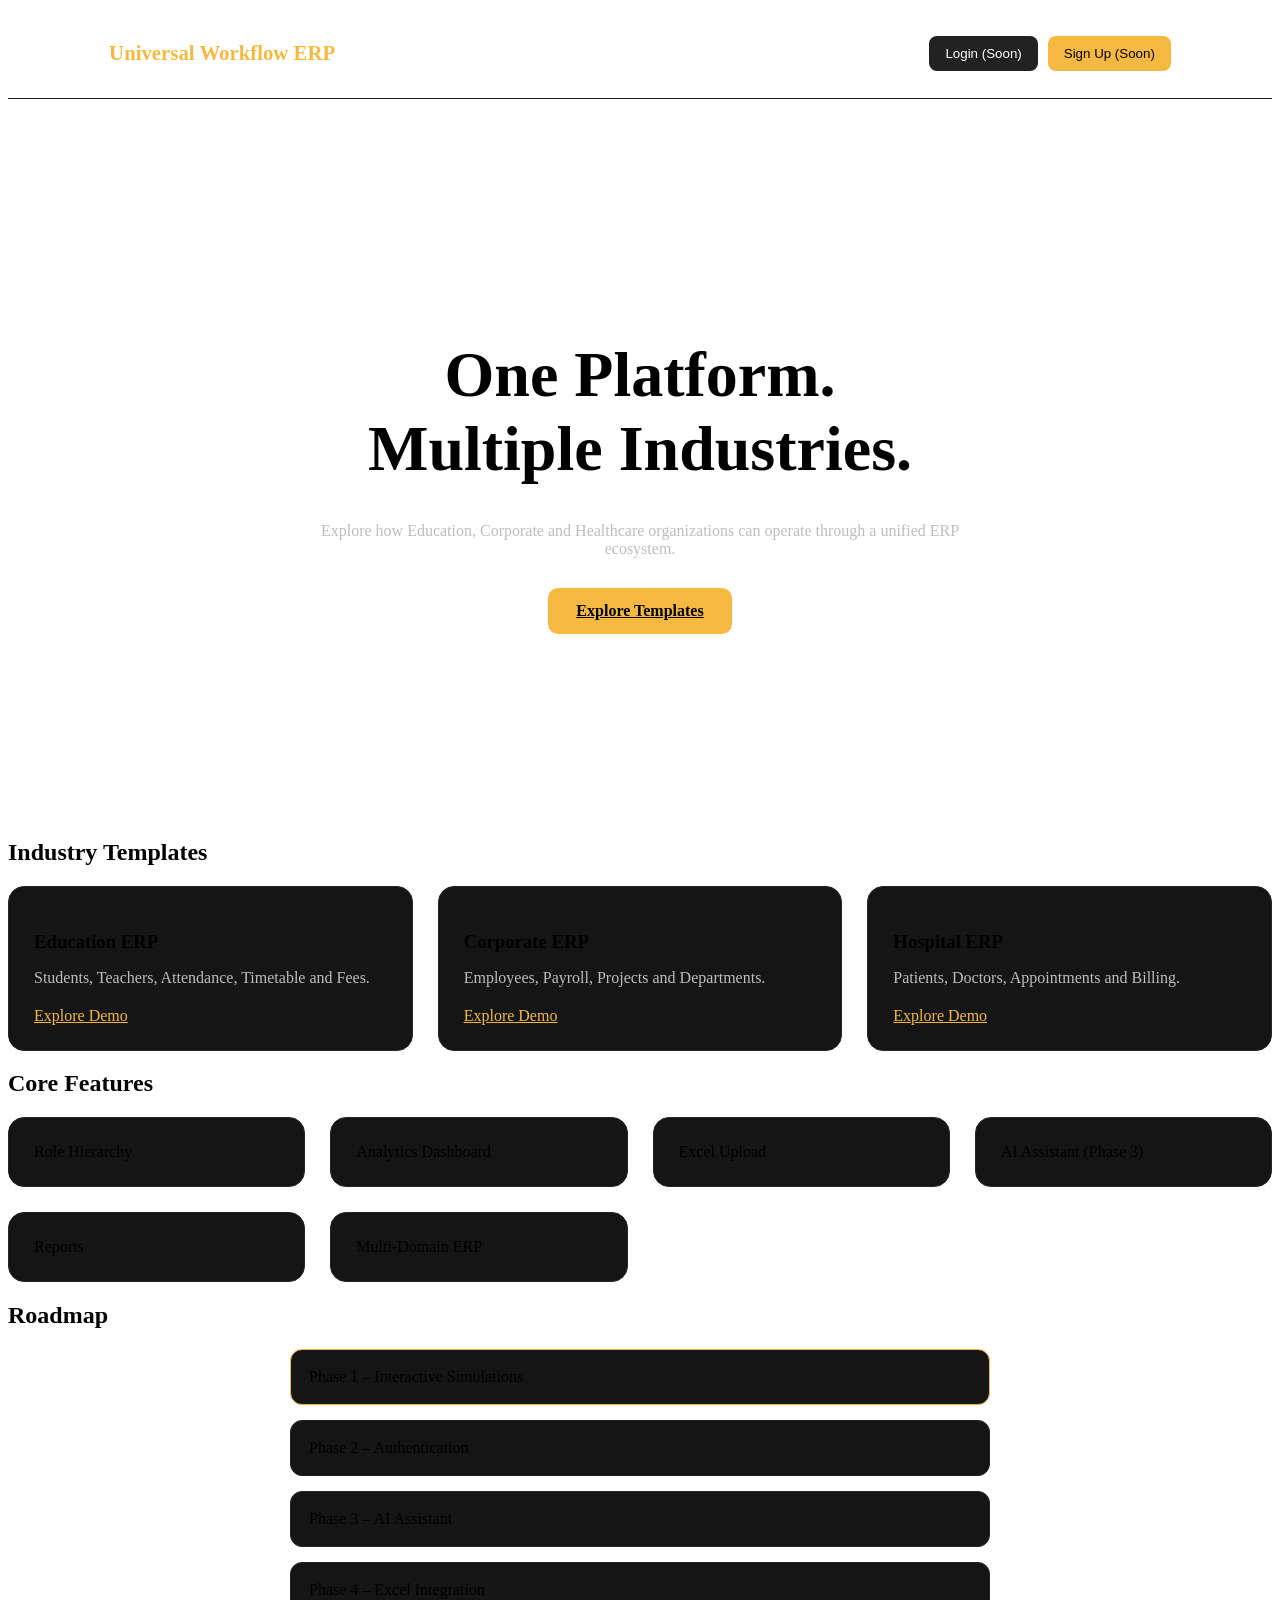
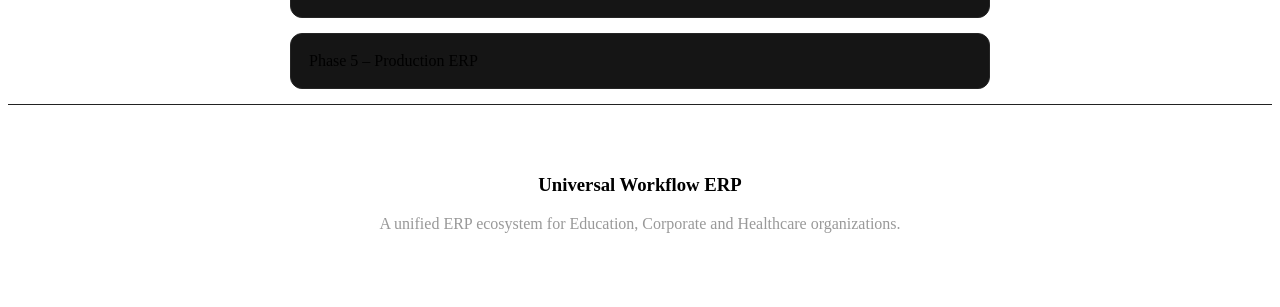
==== frontend/index.html @ ec6eefc8 "feat: initialize project structure and landing page" ====
<!DOCTYPE html>
<html lang="en">
<head>
    <meta charset="UTF-8">
    <meta name="viewport" content="width=device-width, initial-scale=1.0">
    <title>Universal Workflow ERP</title>

    <link rel="stylesheet" href="css/global.css">
    <link rel="stylesheet" href="css/landing.css">
</head>
<body>

    <nav class="navbar">
        <div class="logo">Universal Workflow ERP</div>

        <ul class="nav-links">
            <li><a href="#">Home</a></li>
            <li><a href="#templates">Templates</a></li>
            <li><a href="#features">Features</a></li>
            <li><a href="#roadmap">Roadmap</a></li>
        </ul>

        <div class="auth-buttons">
            <button class="secondary-btn">Login (Soon)</button>
            <button class="primary-btn">Sign Up (Soon)</button>
        </div>
    </nav>

    <section class="hero">
        <h1>One Platform.<br>Multiple Industries.</h1>

        <p>
            Explore how Education, Corporate and Healthcare
            organizations can operate through a unified ERP ecosystem.
        </p>

        <a href="#templates" class="hero-btn">Explore Templates</a>
    </section>

    <section id="templates" class="section">
        <h2>Industry Templates</h2>

        <div class="card-grid">

            <div class="card">
                <h3>Education ERP</h3>
                <p>Students, Teachers, Attendance, Timetable and Fees.</p>
                <a href="education.html">Explore Demo</a>
            </div>

            <div class="card">
                <h3>Corporate ERP</h3>
                <p>Employees, Payroll, Projects and Departments.</p>
                <a href="corporate.html">Explore Demo</a>
            </div>

            <div class="card">
                <h3>Hospital ERP</h3>
                <p>Patients, Doctors, Appointments and Billing.</p>
                <a href="hospital.html">Explore Demo</a>
            </div>

        </div>
    </section>

    <section id="features" class="section">
        <h2>Core Features</h2>

        <div class="card-grid">

            <div class="card">Role Hierarchy</div>
            <div class="card">Analytics Dashboard</div>
            <div class="card">Excel Upload</div>
            <div class="card">AI Assistant (Phase 3)</div>
            <div class="card">Reports</div>
            <div class="card">Multi-Domain ERP</div>

        </div>
    </section>

    <section id="roadmap" class="section">
        <h2>Roadmap</h2>

        <div class="timeline">

            <div class="timeline-item active">
                Phase 1 – Interactive Simulations
            </div>

            <div class="timeline-item">
                Phase 2 – Authentication
            </div>

            <div class="timeline-item">
                Phase 3 – AI Assistant
            </div>

            <div class="timeline-item">
                Phase 4 – Excel Integration
            </div>

            <div class="timeline-item">
                Phase 5 – Production ERP
            </div>

        </div>
    </section>

    <footer>
        <h3>Universal Workflow ERP</h3>
        <p>
            A unified ERP ecosystem for Education,
            Corporate and Healthcare organizations.
        </p>
    </footer>

    <script src="js/main.js"></script>

</body>
</html>
---- frontend/css/landing.css ----
.navbar{
    display:flex;
    justify-content:space-between;
    align-items:center;
    padding:20px 8%;
    border-bottom:1px solid #222;
}

.logo{
    color:#f5b942;
    font-size:1.3rem;
    font-weight:bold;
}

.nav-links{
    display:flex;
    gap:30px;
    list-style:none;
}

.nav-links a{
    color:white;
}

.auth-buttons{
    display:flex;
    gap:10px;
}

.primary-btn,
.secondary-btn{
    padding:10px 16px;
    border:none;
    border-radius:8px;
    cursor:pointer;
}

.primary-btn{
    background:#f5b942;
}

.secondary-btn{
    background:#222;
    color:white;
}

.hero{
    min-height:80vh;
    display:flex;
    flex-direction:column;
    justify-content:center;
    align-items:center;
    text-align:center;
    padding:0 20px;
}

.hero h1{
    font-size:4rem;
    margin-bottom:20px;
}

.hero p{
    max-width:700px;
    color:#bdbdbd;
    margin-bottom:30px;
}

.hero-btn{
    background:#f5b942;
    color:black;
    padding:14px 28px;
    border-radius:10px;
    font-weight:bold;
}

.card-grid{
    display:grid;
    grid-template-columns:repeat(auto-fit,minmax(280px,1fr));
    gap:25px;
}

.card{
    background:#151515;
    border:1px solid #252525;
    padding:25px;
    border-radius:16px;
    transition:0.3s;
}

.card:hover{
    transform:translateY(-5px);
}

.card h3{
    margin-bottom:15px;
}

.card p{
    color:#bdbdbd;
    margin-bottom:20px;
}

.card a{
    color:#f5b942;
}

.timeline{
    max-width:700px;
    margin:auto;
}

.timeline-item{
    background:#151515;
    border:1px solid #252525;
    padding:18px;
    margin-bottom:15px;
    border-radius:12px;
}

.timeline-item.active{
    border-color:#f5b942;
}

footer{
    text-align:center;
    padding:50px;
    border-top:1px solid #222;
}

footer p{
    color:#999;
    margin-top:10px;
}
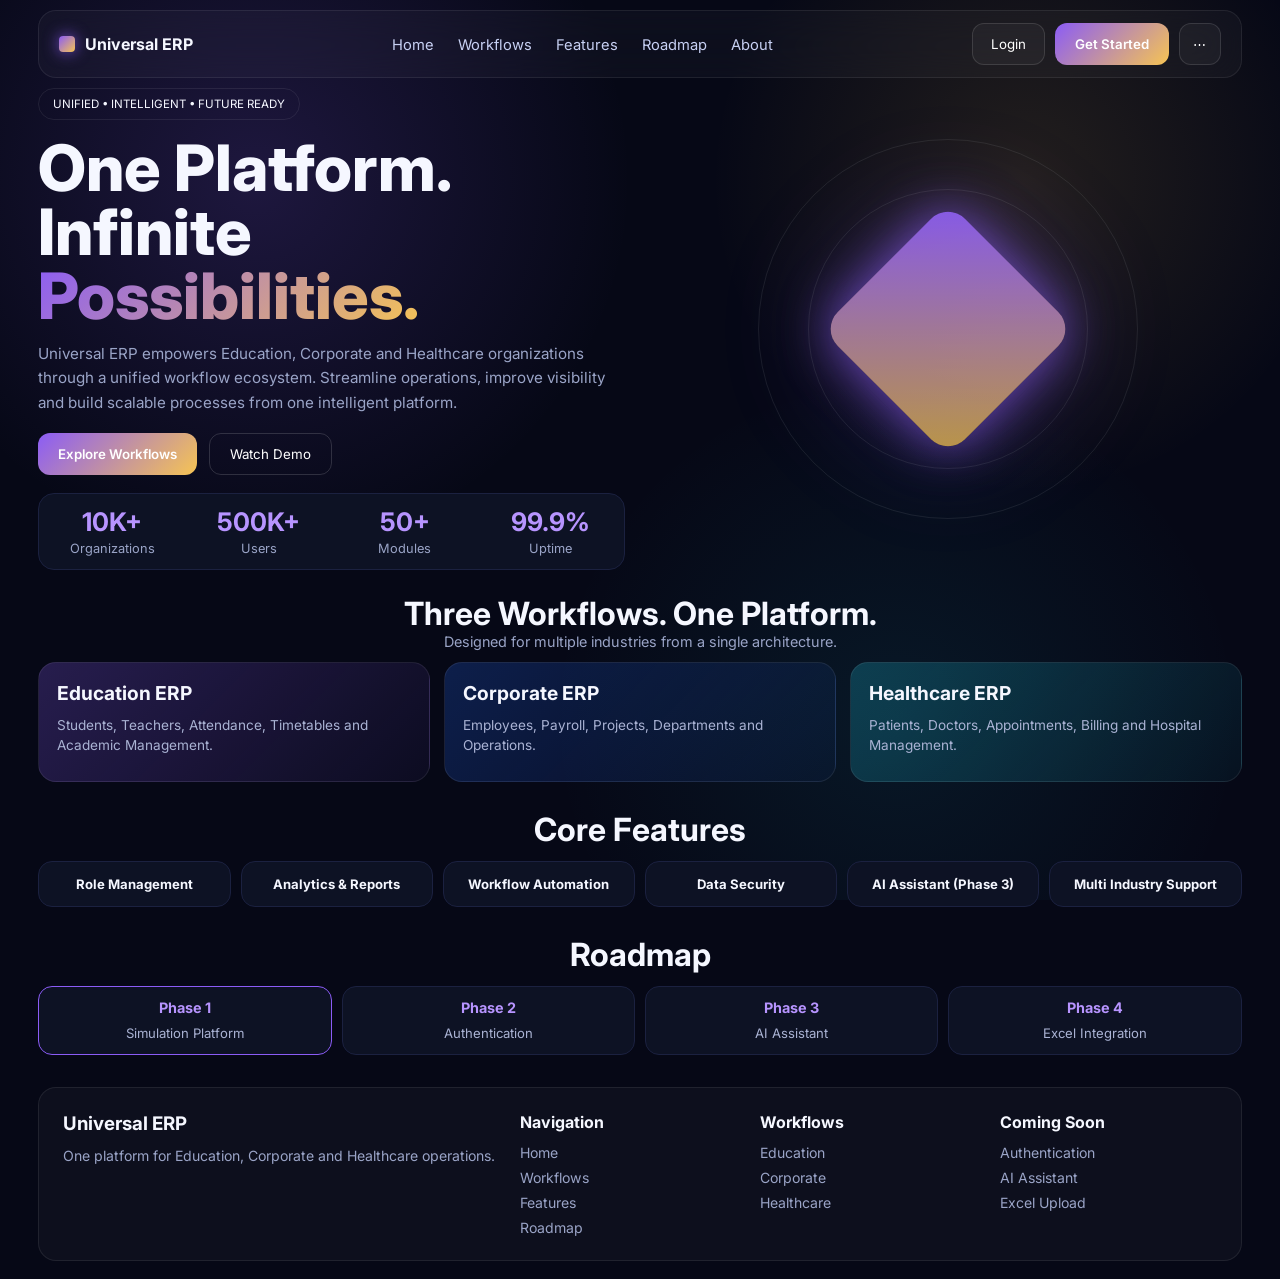
==== commit 3ad9e6ce: "feat: add education ERP dashboard and landing page redesign" ====
--- a/frontend/index.html
+++ b/frontend/index.html
@@ -7,114 +7,245 @@
 
     <link rel="stylesheet" href="css/global.css">
     <link rel="stylesheet" href="css/landing.css">
+
+    <link rel="preconnect" href="https://fonts.googleapis.com">
+    <link rel="preconnect" href="https://fonts.gstatic.com" crossorigin>
+    <link href="https://fonts.googleapis.com/css2?family=Inter:wght@300;400;500;600;700;800&display=swap" rel="stylesheet">
 </head>
 <body>
 
-    <nav class="navbar">
-        <div class="logo">Universal Workflow ERP</div>
-
-        <ul class="nav-links">
-            <li><a href="#">Home</a></li>
-            <li><a href="#templates">Templates</a></li>
-            <li><a href="#features">Features</a></li>
-            <li><a href="#roadmap">Roadmap</a></li>
-        </ul>
-
-        <div class="auth-buttons">
-            <button class="secondary-btn">Login (Soon)</button>
-            <button class="primary-btn">Sign Up (Soon)</button>
-        </div>
-    </nav>
-
-    <section class="hero">
-        <h1>One Platform.<br>Multiple Industries.</h1>
+<div class="page-bg"></div>
+
+<nav class="navbar">
+    <div class="logo">
+        <div class="logo-cube"></div>
+        <span>Universal ERP</span>
+    </div>
+
+    <ul class="nav-links">
+        <li><a href="#">Home</a></li>
+        <li><a href="#workflows">Workflows</a></li>
+        <li><a href="#features">Features</a></li>
+        <li><a href="#roadmap">Roadmap</a></li>
+        <li><a href="#">About</a></li>
+    </ul>
+
+    <div class="nav-actions">
+        <button class="login-btn">Login</button>
+        <button class="primary-btn">Get Started</button>
+        <button class="menu-btn">⋯</button>
+    </div>
+</nav>
+
+<section class="hero">
+
+    <div class="hero-left">
+
+        <div class="hero-badge">
+            UNIFIED • INTELLIGENT • FUTURE READY
+        </div>
+
+        <h1>
+            One Platform.<br>
+            Infinite <span>Possibilities.</span>
+        </h1>
 
         <p>
-            Explore how Education, Corporate and Healthcare
-            organizations can operate through a unified ERP ecosystem.
+            Universal ERP empowers Education, Corporate and Healthcare
+            organizations through a unified workflow ecosystem.
+            Streamline operations, improve visibility and build
+            scalable processes from one intelligent platform.
         </p>
 
-        <a href="#templates" class="hero-btn">Explore Templates</a>
-    </section>
-
-    <section id="templates" class="section">
-        <h2>Industry Templates</h2>
-
-        <div class="card-grid">
-
-            <div class="card">
-                <h3>Education ERP</h3>
-                <p>Students, Teachers, Attendance, Timetable and Fees.</p>
-                <a href="education.html">Explore Demo</a>
-            </div>
-
-            <div class="card">
-                <h3>Corporate ERP</h3>
-                <p>Employees, Payroll, Projects and Departments.</p>
-                <a href="corporate.html">Explore Demo</a>
-            </div>
-
-            <div class="card">
-                <h3>Hospital ERP</h3>
-                <p>Patients, Doctors, Appointments and Billing.</p>
-                <a href="hospital.html">Explore Demo</a>
-            </div>
-
-        </div>
-    </section>
-
-    <section id="features" class="section">
+        <div class="hero-buttons">
+            <button class="primary-btn">
+                Explore Workflows
+            </button>
+
+            <button class="secondary-btn">
+                Watch Demo
+            </button>
+        </div>
+
+        <div class="stats-card">
+
+            <div class="stat">
+                <h3>10K+</h3>
+                <span>Organizations</span>
+            </div>
+
+            <div class="stat">
+                <h3>500K+</h3>
+                <span>Users</span>
+            </div>
+
+            <div class="stat">
+                <h3>50+</h3>
+                <span>Modules</span>
+            </div>
+
+            <div class="stat">
+                <h3>99.9%</h3>
+                <span>Uptime</span>
+            </div>
+
+        </div>
+
+    </div>
+
+    <div class="hero-right">
+
+        <div class="glow-cube"></div>
+
+        <div class="orbit orbit-1"></div>
+        <div class="orbit orbit-2"></div>
+
+    </div>
+
+</section>
+
+<section id="workflows" class="section">
+
+    <div class="section-header">
+        <h2>Three Workflows. One Platform.</h2>
+        <p>
+            Designed for multiple industries from a single architecture.
+        </p>
+    </div>
+
+    <div class="workflow-grid">
+
+        <a href="education.html" class="workflow-card education">
+            <h3>Education ERP</h3>
+            <p>
+                Students, Teachers, Attendance,
+                Timetables and Academic Management.
+            </p>
+        </a>
+
+        <a href="corporate.html" class="workflow-card corporate">
+            <h3>Corporate ERP</h3>
+            <p>
+                Employees, Payroll, Projects,
+                Departments and Operations.
+            </p>
+        </a>
+
+        <a href="hospital.html" class="workflow-card hospital">
+            <h3>Healthcare ERP</h3>
+            <p>
+                Patients, Doctors, Appointments,
+                Billing and Hospital Management.
+            </p>
+        </a>
+
+    </div>
+
+</section>
+
+<section id="features" class="section">
+
+    <div class="section-header">
         <h2>Core Features</h2>
-
-        <div class="card-grid">
-
-            <div class="card">Role Hierarchy</div>
-            <div class="card">Analytics Dashboard</div>
-            <div class="card">Excel Upload</div>
-            <div class="card">AI Assistant (Phase 3)</div>
-            <div class="card">Reports</div>
-            <div class="card">Multi-Domain ERP</div>
-
-        </div>
-    </section>
-
-    <section id="roadmap" class="section">
+    </div>
+
+    <div class="features-grid">
+
+        <div class="feature-card">
+            <h4>Role Management</h4>
+        </div>
+
+        <div class="feature-card">
+            <h4>Analytics & Reports</h4>
+        </div>
+
+        <div class="feature-card">
+            <h4>Workflow Automation</h4>
+        </div>
+
+        <div class="feature-card">
+            <h4>Data Security</h4>
+        </div>
+
+        <div class="feature-card">
+            <h4>AI Assistant (Phase 3)</h4>
+        </div>
+
+        <div class="feature-card">
+            <h4>Multi Industry Support</h4>
+        </div>
+
+    </div>
+
+</section>
+
+<section id="roadmap" class="section">
+
+    <div class="section-header">
         <h2>Roadmap</h2>
-
-        <div class="timeline">
-
-            <div class="timeline-item active">
-                Phase 1 – Interactive Simulations
-            </div>
-
-            <div class="timeline-item">
-                Phase 2 – Authentication
-            </div>
-
-            <div class="timeline-item">
-                Phase 3 – AI Assistant
-            </div>
-
-            <div class="timeline-item">
-                Phase 4 – Excel Integration
-            </div>
-
-            <div class="timeline-item">
-                Phase 5 – Production ERP
-            </div>
-
-        </div>
-    </section>
-
-    <footer>
-        <h3>Universal Workflow ERP</h3>
+    </div>
+
+    <div class="roadmap">
+
+        <div class="roadmap-item active">
+            <h4>Phase 1</h4>
+            <span>Simulation Platform</span>
+        </div>
+
+        <div class="roadmap-item">
+            <h4>Phase 2</h4>
+            <span>Authentication</span>
+        </div>
+
+        <div class="roadmap-item">
+            <h4>Phase 3</h4>
+            <span>AI Assistant</span>
+        </div>
+
+        <div class="roadmap-item">
+            <h4>Phase 4</h4>
+            <span>Excel Integration</span>
+        </div>
+
+    </div>
+
+</section>
+
+<footer>
+
+    <div class="footer-column">
+        <h3>Universal ERP</h3>
         <p>
-            A unified ERP ecosystem for Education,
-            Corporate and Healthcare organizations.
+            One platform for Education,
+            Corporate and Healthcare operations.
         </p>
-    </footer>
-
-    <script src="js/main.js"></script>
+    </div>
+
+    <div class="footer-column">
+        <h4>Navigation</h4>
+        <a href="#">Home</a>
+        <a href="#">Workflows</a>
+        <a href="#">Features</a>
+        <a href="#">Roadmap</a>
+    </div>
+
+    <div class="footer-column">
+        <h4>Workflows</h4>
+        <a href="#">Education</a>
+        <a href="#">Corporate</a>
+        <a href="#">Healthcare</a>
+    </div>
+
+    <div class="footer-column">
+        <h4>Coming Soon</h4>
+        <a href="#">Authentication</a>
+        <a href="#">AI Assistant</a>
+        <a href="#">Excel Upload</a>
+    </div>
+
+</footer>
+
+<script src="js/main.js"></script>
 
 </body>
 </html>
--- a/frontend/css/global.css
+++ b/frontend/css/global.css
@@ -0,0 +1,127 @@
+:root{
+    --bg:#060816;
+    --card:#0d1224;
+    --border:#1b2140;
+
+    --text:#f5f7ff;
+    --muted:#9aa4c7;
+
+    --purple:#8b5cf6;
+    --gold:#f6c453;
+    --cyan:#22d3ee;
+
+    --radius:20px;
+}
+
+*{
+    margin:0;
+    padding:0;
+    box-sizing:border-box;
+}
+
+html{
+    scroll-behavior:smooth;
+}
+
+body{
+    font-family:'Inter',sans-serif;
+    background:var(--bg);
+    color:var(--text);
+    overflow-x:hidden;
+}
+
+a{
+    text-decoration:none;
+    color:inherit;
+}
+
+button{
+    border:none;
+    cursor:pointer;
+    font-family:inherit;
+}
+
+.page-bg{
+    position:fixed;
+    inset:0;
+    z-index:-1;
+
+    background:
+    radial-gradient(circle at 20% 20%,rgba(139,92,246,.18),transparent 30%),
+    radial-gradient(circle at 80% 20%,rgba(246,196,83,.12),transparent 25%),
+    radial-gradient(circle at 70% 80%,rgba(34,211,238,.08),transparent 30%),
+    #060816;
+}
+
+.section{
+    width:min(1450px,94%);
+    margin:auto;
+    padding:14px 0;
+}
+
+.section-header{
+    text-align:center;
+    margin-bottom:12px;
+}
+
+.section-header h2{
+    font-size:2rem;
+    font-weight:700;
+}
+
+.section-header p{
+    color:var(--muted);
+    font-size:.9rem;
+}
+
+.primary-btn{
+    padding:12px 20px;
+    border-radius:12px;
+
+    background:
+    linear-gradient(
+        135deg,
+        #8b5cf6,
+        #f6c453
+    );
+
+    color:white;
+    font-weight:600;
+}
+
+.secondary-btn{
+    padding:12px 20px;
+
+    background:transparent;
+
+    border:1px solid rgba(255,255,255,.15);
+
+    color:white;
+
+    border-radius:12px;
+}
+
+.login-btn{
+    padding:10px 18px;
+
+    background:rgba(255,255,255,.04);
+
+    color:white;
+
+    border:1px solid rgba(255,255,255,.12);
+
+    border-radius:12px;
+}
+
+.menu-btn{
+    width:42px;
+    height:42px;
+
+    background:rgba(255,255,255,.04);
+
+    color:white;
+
+    border:1px solid rgba(255,255,255,.12);
+
+    border-radius:12px;
+}
--- a/frontend/css/landing.css
+++ b/frontend/css/landing.css
@@ -1,133 +1,429 @@
+/* ---------- NAVBAR ---------- */
+
 .navbar{
+    width:min(1450px,94%);
+    margin:10px auto;
+
     display:flex;
     justify-content:space-between;
     align-items:center;
-    padding:20px 8%;
-    border-bottom:1px solid #222;
+
+    padding:12px 20px;
+
+    background:rgba(255,255,255,.03);
+    backdrop-filter:blur(20px);
+
+    border:1px solid rgba(255,255,255,.08);
+    border-radius:18px;
 }
 
 .logo{
-    color:#f5b942;
-    font-size:1.3rem;
-    font-weight:bold;
+    display:flex;
+    align-items:center;
+    gap:10px;
+
+    font-weight:700;
+    font-size:1rem;
+}
+
+.logo-cube{
+    width:16px;
+    height:16px;
+
+    border-radius:4px;
+
+    background:
+    linear-gradient(
+        135deg,
+        #8b5cf6,
+        #f6c453
+    );
+
+    box-shadow:
+    0 0 15px rgba(139,92,246,.8);
 }
 
 .nav-links{
     display:flex;
+    gap:24px;
+
+    list-style:none;
+}
+
+.nav-links a{
+    color:#c7d0f3;
+    font-size:.92rem;
+}
+
+.nav-actions{
+    display:flex;
+    gap:10px;
+}
+
+/* ---------- HERO ---------- */
+
+.hero{
+    width:min(1450px,94%);
+    margin:8px auto 10px;
+
+    display:grid;
+    grid-template-columns:1fr 1fr;
+
     gap:30px;
-    list-style:none;
-}
-
-.nav-links a{
-    color:white;
-}
-
-.auth-buttons{
-    display:flex;
-    gap:10px;
-}
-
-.primary-btn,
-.secondary-btn{
-    padding:10px 16px;
-    border:none;
-    border-radius:8px;
-    cursor:pointer;
-}
-
-.primary-btn{
-    background:#f5b942;
-}
-
-.secondary-btn{
-    background:#222;
-    color:white;
-}
-
-.hero{
-    min-height:80vh;
-    display:flex;
-    flex-direction:column;
+    align-items:center;
+}
+
+.hero-badge{
+    display:inline-flex;
+
+    padding:8px 14px;
+
+    font-size:.72rem;
+
+    border-radius:999px;
+
+    border:1px solid rgba(255,255,255,.08);
+
+    margin-bottom:16px;
+}
+
+.hero h1{
+    font-size:4rem;
+    line-height:1;
+
+    margin-bottom:14px;
+
+    font-weight:800;
+}
+
+.hero h1 span{
+    background:
+    linear-gradient(
+        135deg,
+        #8b5cf6,
+        #f6c453
+    );
+
+    -webkit-background-clip:text;
+    -webkit-text-fill-color:transparent;
+}
+
+.hero p{
+    color:#9aa4c7;
+
+    line-height:1.6;
+
+    max-width:600px;
+
+    margin-bottom:18px;
+
+    font-size:.95rem;
+}
+
+.hero-buttons{
+    display:flex;
+    gap:12px;
+
+    margin-bottom:18px;
+}
+
+/* ---------- STATS ---------- */
+
+.stats-card{
+    display:grid;
+
+    grid-template-columns:repeat(4,1fr);
+
+    background:#0d1224;
+
+    border:1px solid #1b2140;
+
+    border-radius:16px;
+
+    overflow:hidden;
+}
+
+.stat{
+    text-align:center;
+
+    padding:12px 6px;
+}
+
+.stat h3{
+    font-size:1.6rem;
+
+    color:#b794ff;
+}
+
+.stat span{
+    color:#9aa4c7;
+    font-size:.8rem;
+}
+
+/* ---------- HERO GRAPHIC ---------- */
+
+.hero-right{
+    display:flex;
     justify-content:center;
     align-items:center;
+
+    min-height:300px;
+
+    position:relative;
+}
+
+.glow-cube{
+    width:180px;
+    height:180px;
+
+    border-radius:24px;
+
+    background:
+    linear-gradient(
+        135deg,
+        rgba(139,92,246,.95),
+        rgba(246,196,83,.75)
+    );
+
+    transform:rotate(45deg);
+
+    box-shadow:
+    0 0 50px rgba(139,92,246,.7),
+    0 0 120px rgba(139,92,246,.3);
+}
+
+.orbit{
+    position:absolute;
+
+    border-radius:50%;
+
+    border:1px solid rgba(255,255,255,.08);
+}
+
+.orbit-1{
+    width:280px;
+    height:280px;
+}
+
+.orbit-2{
+    width:380px;
+    height:380px;
+}
+
+/* ---------- WORKFLOWS ---------- */
+
+.workflow-grid{
+    display:grid;
+
+    grid-template-columns:repeat(3,1fr);
+
+    gap:14px;
+}
+
+.workflow-card{
+    min-height:120px;
+
+    padding:18px;
+
+    border-radius:18px;
+
+    border:1px solid rgba(255,255,255,.08);
+
+    transition:.2s;
+}
+
+.workflow-card:hover{
+    transform:translateY(-3px);
+}
+
+.education{
+    background:
+    linear-gradient(
+        135deg,
+        rgba(139,92,246,.25),
+        rgba(139,92,246,.05)
+    );
+}
+
+.corporate{
+    background:
+    linear-gradient(
+        135deg,
+        rgba(37,99,235,.25),
+        rgba(37,99,235,.05)
+    );
+}
+
+.hospital{
+    background:
+    linear-gradient(
+        135deg,
+        rgba(34,211,238,.22),
+        rgba(34,211,238,.05)
+    );
+}
+
+.workflow-card h3{
+    font-size:1.2rem;
+    margin-bottom:10px;
+}
+
+.workflow-card p{
+    font-size:.85rem;
+    color:#aab3d4;
+    line-height:1.5;
+}
+
+/* ---------- FEATURES ---------- */
+
+.features-grid{
+    display:grid;
+
+    grid-template-columns:repeat(6,1fr);
+
+    gap:10px;
+}
+
+.feature-card{
+    background:#0d1224;
+
+    border:1px solid #1b2140;
+
+    border-radius:14px;
+
+    padding:14px 10px;
+
     text-align:center;
-    padding:0 20px;
-}
-
-.hero h1{
-    font-size:4rem;
-    margin-bottom:20px;
-}
-
-.hero p{
-    max-width:700px;
-    color:#bdbdbd;
-    margin-bottom:30px;
-}
-
-.hero-btn{
-    background:#f5b942;
-    color:black;
-    padding:14px 28px;
-    border-radius:10px;
-    font-weight:bold;
-}
-
-.card-grid{
-    display:grid;
-    grid-template-columns:repeat(auto-fit,minmax(280px,1fr));
-    gap:25px;
-}
-
-.card{
-    background:#151515;
-    border:1px solid #252525;
-    padding:25px;
-    border-radius:16px;
-    transition:0.3s;
-}
-
-.card:hover{
-    transform:translateY(-5px);
-}
-
-.card h3{
-    margin-bottom:15px;
-}
-
-.card p{
-    color:#bdbdbd;
-    margin-bottom:20px;
-}
-
-.card a{
-    color:#f5b942;
-}
-
-.timeline{
-    max-width:700px;
-    margin:auto;
-}
-
-.timeline-item{
-    background:#151515;
-    border:1px solid #252525;
-    padding:18px;
-    margin-bottom:15px;
-    border-radius:12px;
-}
-
-.timeline-item.active{
-    border-color:#f5b942;
-}
+}
+
+.feature-card h4{
+    font-size:.82rem;
+}
+
+/* ---------- ROADMAP ---------- */
+
+.roadmap{
+    display:grid;
+
+    grid-template-columns:repeat(4,1fr);
+
+    gap:10px;
+}
+
+.roadmap-item{
+    background:#0d1224;
+
+    border:1px solid #1b2140;
+
+    border-radius:14px;
+
+    text-align:center;
+
+    padding:12px;
+}
+
+.roadmap-item h4{
+    color:#b794ff;
+    font-size:.9rem;
+
+    margin-bottom:6px;
+}
+
+.roadmap-item span{
+    font-size:.82rem;
+    color:#aab3d4;
+}
+
+.roadmap-item.active{
+    border-color:#8b5cf6;
+}
+
+/* ---------- FOOTER ---------- */
 
 footer{
-    text-align:center;
-    padding:50px;
-    border-top:1px solid #222;
-}
-
-footer p{
-    color:#999;
-    margin-top:10px;
+    width:min(1450px,94%);
+    margin:18px auto;
+
+    display:grid;
+
+    grid-template-columns:2fr 1fr 1fr 1fr;
+
+    gap:24px;
+
+    padding:24px;
+
+    background:rgba(255,255,255,.03);
+
+    border:1px solid rgba(255,255,255,.08);
+
+    border-radius:18px;
+}
+
+.footer-column{
+    display:flex;
+    flex-direction:column;
+    gap:8px;
+}
+
+.footer-column h3,
+.footer-column h4{
+    margin-bottom:4px;
+}
+
+.footer-column p,
+.footer-column a{
+    color:#9aa4c7;
+    font-size:.88rem;
+}
+
+/* ---------- RESPONSIVE ---------- */
+
+@media(max-width:1100px){
+
+    .hero{
+        grid-template-columns:1fr;
+    }
+
+    .workflow-grid{
+        grid-template-columns:1fr;
+    }
+
+    .features-grid{
+        grid-template-columns:repeat(2,1fr);
+    }
+
+    .roadmap{
+        grid-template-columns:repeat(2,1fr);
+    }
+
+    footer{
+        grid-template-columns:1fr 1fr;
+    }
+}
+
+@media(max-width:768px){
+
+    .nav-links{
+        display:none;
+    }
+
+    .hero h1{
+        font-size:2.8rem;
+    }
+
+    .stats-card{
+        grid-template-columns:repeat(2,1fr);
+    }
+
+    .features-grid{
+        grid-template-columns:1fr;
+    }
+
+    .roadmap{
+        grid-template-columns:1fr;
+    }
+
+    footer{
+        grid-template-columns:1fr;
+    }
 }
